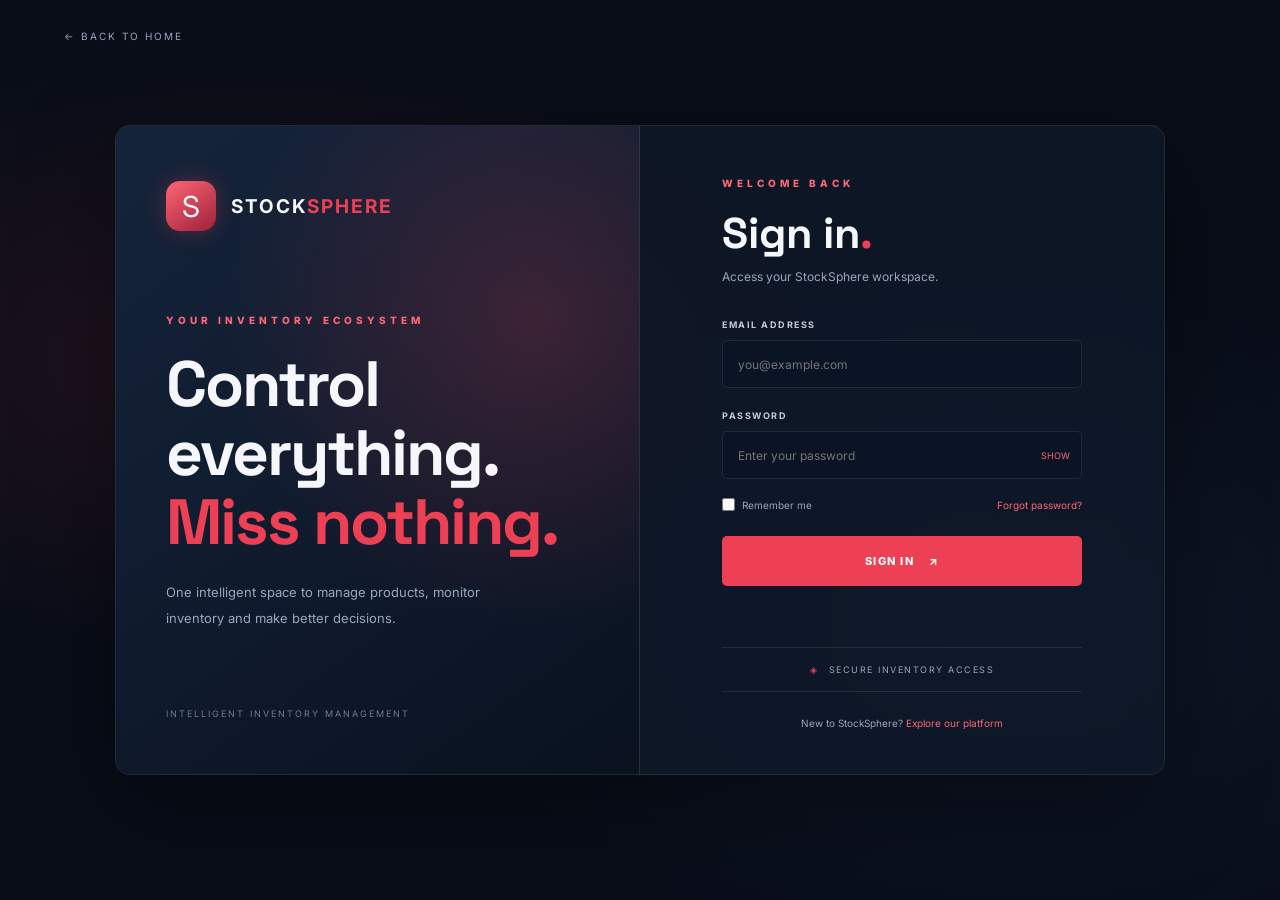
==== login.html @ a95b6442 "Initial StockSphere project setup" ====
<!DOCTYPE html>
<html lang="en">
<head>
  <meta charset="UTF-8">
  <meta name="viewport" content="width=device-width, initial-scale=1.0">
  <title>StockSphere | Login</title>
  <link rel="stylesheet" href="style.css">
</head>
<body class="login-body">

  <div class="login-background"></div>

  <a href="landing.html" class="back-home">← BACK TO HOME</a>

  <main class="login-wrapper">

    <section class="login-brand-panel">
      <div class="login-brand">
        <div class="brand-icon large">S</div>
        <h1>STOCK<span>SPHERE</span></h1>
      </div>

      <div class="login-brand-message">
        <span class="section-tag">YOUR INVENTORY ECOSYSTEM</span>
        <h2>Control<br>everything.<br><span>Miss nothing.</span></h2>
        <p>
          One intelligent space to manage products,
          monitor inventory and make better decisions.
        </p>
      </div>

      <div class="login-panel-footer">
        INTELLIGENT INVENTORY MANAGEMENT
      </div>
    </section>

    <section class="login-form-panel">
      <div class="login-card">

        <span class="section-tag">WELCOME BACK</span>

        <h2>Sign in<span>.</span></h2>

        <p class="login-subtitle">
          Access your StockSphere workspace.
        </p>

        <form id="loginForm">

          <label for="email">EMAIL ADDRESS</label>
          <input
            type="email"
            id="email"
            placeholder="you@example.com"
            required
          >

          <label for="password">PASSWORD</label>

          <div class="password-field">
            <input
              type="password"
              id="password"
              placeholder="Enter your password"
              minlength="6"
              required
            >
            <button type="button" id="togglePassword">SHOW</button>
          </div>

          <div class="login-options">
            <label class="remember-label">
              <input type="checkbox" id="remember">
              Remember me
            </label>

            <button type="button" class="forgot-button" id="forgotPassword">
              Forgot password?
            </button>
          </div>

          <button type="submit" class="login-submit">
            SIGN IN <span>↗</span>
          </button>

          <p id="loginMessage" class="login-message" aria-live="polite"></p>

        </form>

        <div class="login-security">
          <span>◈</span>
          SECURE INVENTORY ACCESS
        </div>

        <p class="login-bottom">
          New to StockSphere?
          <a href="landing.html">Explore our platform</a>
        </p>

      </div>
    </section>

  </main>

  <script src="login.js"></script>
</body>
</html>
---- style.css ----
@import url('https://fonts.googleapis.com/css2?family=Inter:wght@400;500;600;700;800;900&family=Space+Grotesk:wght@400;500;600;700&display=swap');

:root {
  --bg: #080d18;
  --panel: #101a2c;
  --panel2: #142139;
  --red: #ed4054;
  --red2: #ff6675;
  --white: #f5f7fc;
  --muted: #98a7bd;
  --border: rgba(255,255,255,.09);
}

* {
  margin: 0;
  padding: 0;
  box-sizing: border-box;
}

html {
  scroll-behavior: smooth;
}

body {
  background: var(--bg);
  color: var(--white);
  font-family: 'Inter', sans-serif;
}

a {
  text-decoration: none;
  color: inherit;
}

button, input {
  font: inherit;
}

button, a {
  -webkit-tap-highlight-color: transparent;
}

/* ================= INTRO ================= */

.intro-body {
  min-height: 100vh;
  overflow: hidden;
  background:
    radial-gradient(ellipse at center, #182943 0%, #0a1221 48%, #060a12 100%);
}

#particles {
  position: fixed;
  inset: 0;
  width: 100%;
  height: 100%;
}

.intro-screen {
  min-height: 100vh;
  position: relative;
  display: grid;
  place-items: center;
  overflow: hidden;
}

.intro-content {
  position: relative;
  z-index: 2;
  text-align: center;
  animation: introReveal 1.6s ease both;
}

.intro-symbol {
  width: 95px;
  height: 95px;
  display: grid;
  place-items: center;
  margin: 0 auto 32px;
  border: 1px solid rgba(237,64,84,.7);
  border-radius: 28px;
  font-family: 'Space Grotesk', sans-serif;
  font-size: 58px;
  font-weight: 700;
  color: white;
  background: linear-gradient(145deg, #ed4054, #6c1e39);
  box-shadow: 0 0 70px rgba(237,64,84,.45);
  animation: symbolFloat 3s ease-in-out infinite;
}

.intro-overline,
.section-tag {
  color: var(--red2);
  letter-spacing: 4px;
  font-size: 10px;
  font-weight: 800;
}

.intro-logo {
  font-family: 'Space Grotesk', sans-serif;
  font-size: clamp(38px, 8vw, 85px);
  letter-spacing: 5px;
  margin: 22px 0;
}

.intro-logo span,
.brand span:last-child {
  color: var(--red);
}

.intro-description {
  color: #c4cfdf;
  font-size: 15px;
  letter-spacing: 3px;
}

.intro-loader {
  width: 230px;
  height: 2px;
  background: rgba(255,255,255,.13);
  margin: 35px auto 15px;
  overflow: hidden;
}

.loader-line {
  width: 0;
  height: 100%;
  background: var(--red);
  box-shadow: 0 0 12px var(--red);
  animation: loadLine 5.8s linear forwards;
}

.intro-loading-text {
  font-size: 9px;
  letter-spacing: 3px;
  color: var(--muted);
}

.skip-intro {
  display: inline-block;
  margin-top: 55px;
  font-size: 11px;
  letter-spacing: 2px;
  color: #c3ccda;
  transition: .3s;
}

.skip-intro:hover {
  color: var(--red2);
}

.intro-orbit {
  position: absolute;
  border: 1px solid rgba(237,64,84,.12);
  border-radius: 50%;
  left: 50%;
  top: 50%;
  transform: translate(-50%, -50%);
  pointer-events: none;
}

.orbit-one {
  width: 450px;
  height: 450px;
  animation: orbitSpin 25s linear infinite;
}

.orbit-two {
  width: 650px;
  height: 650px;
  border-style: dashed;
  animation: orbitSpin 40s linear infinite reverse;
}

/* ================= NAVBAR ================= */

.navbar {
  height: 82px;
  padding: 0 7%;
  display: flex;
  align-items: center;
  justify-content: space-between;
  position: absolute;
  z-index: 10;
  top: 0;
  width: 100%;
  border-bottom: 1px solid var(--border);
  background: rgba(8,13,24,.65);
  backdrop-filter: blur(18px);
}

.brand {
  display: flex;
  align-items: center;
  gap: 10px;
  font-size: 17px;
  font-weight: 900;
  letter-spacing: 1px;
}

.brand-icon {
  width: 34px;
  height: 34px;
  display: grid;
  place-items: center;
  background: linear-gradient(145deg, var(--red2), #9c213a);
  border-radius: 10px;
  font-size: 20px;
  box-shadow: 0 0 22px rgba(237,64,84,.3);
}

.navbar nav {
  display: flex;
  align-items: center;
  gap: 38px;
}

.navbar nav a {
  font-size: 12px;
  color: #b5c1d2;
  transition: .3s;
}

.navbar nav a:hover {
  color: var(--red2);
}

.nav-login {
  padding: 12px 24px;
  border: 1px solid rgba(237,64,84,.7);
  color: white;
  border-radius: 5px;
  font-size: 11px;
  letter-spacing: 1px;
  transition: .3s;
}

.nav-login:hover {
  background: var(--red);
  box-shadow: 0 0 24px rgba(237,64,84,.3);
}

.menu-toggle {
  display: none;
  background: none;
  color: white;
  border: none;
  font-size: 24px;
  cursor: pointer;
}

/* ================= HERO ================= */

.hero {
  min-height: 790px;
  height: 100vh;
  max-height: 1000px;
  position: relative;
  padding: 150px 9% 90px;
  display: flex;
  align-items: center;
  overflow: hidden;
  background:
    radial-gradient(ellipse at 75% 50%, rgba(91,30,53,.25), transparent 42%),
    linear-gradient(110deg, #080d18, #101b30 65%, #0a101e);
}

.hero-glow {
  position: absolute;
  width: 550px;
  height: 550px;
  right: 8%;
  top: 20%;
  border-radius: 50%;
  background: rgba(237,64,84,.08);
  filter: blur(90px);
}

.hero-content {
  width: 58%;
  position: relative;
  z-index: 2;
  animation: slideUp 1.1s ease both;
}

.eyebrow {
  display: inline-flex;
  align-items: center;
  gap: 10px;
  border: 1px solid var(--border);
  background: rgba(255,255,255,.03);
  padding: 12px 17px;
  border-radius: 30px;
  font-size: 9px;
  letter-spacing: 2px;
  color: #bdc8d8;
  margin-bottom: 30px;
}

.live-dot {
  width: 7px;
  height: 7px;
  border-radius: 50%;
  background: var(--red);
  box-shadow: 0 0 10px var(--red);
}

.hero h1 {
  font-family: 'Space Grotesk', sans-serif;
  font-size: clamp(46px, 6.5vw, 84px);
  line-height: .99;
  letter-spacing: -4px;
  font-weight: 700;
}

.hero h1 span {
  color: var(--red);
  text-shadow: 0 0 40px rgba(237,64,84,.3);
}

.hero-description {
  max-width: 480px;
  color: var(--muted);
  line-height: 1.9;
  font-size: 14px;
  margin: 28px 0 32px;
}

.hero-buttons {
  display: flex;
  align-items: center;
  gap: 15px;
  flex-wrap: wrap;
}

.primary-btn,
.secondary-btn {
  display: inline-flex;
  align-items: center;
  justify-content: center;
  gap: 20px;
  padding: 17px 23px;
  font-size: 10px;
  font-weight: 800;
  letter-spacing: 1px;
  transition: .3s;
  cursor: pointer;
}

.primary-btn {
  background: var(--red);
  color: white;
  border-radius: 4px;
  box-shadow: 0 8px 30px rgba(237,64,84,.2);
}

.primary-btn:hover {
  transform: translateY(-4px);
  background: #ff5267;
  box-shadow: 0 12px 40px rgba(237,64,84,.4);
}

.secondary-btn {
  border: 1px solid var(--border);
  border-radius: 4px;
  color: white;
}

.secondary-btn:hover {
  border-color: var(--red);
  color: var(--red2);
}

.hero-note {
  margin-top: 60px;
  color: #7f8ca1;
  font-size: 9px;
  letter-spacing: 2px;
}

.hero-note span {
  color: var(--red);
}

/* ================= HERO SPHERE ================= */

.hero-visual {
  position: absolute;
  right: 5%;
  top: 50%;
  width: 490px;
  height: 490px;
  transform: translateY(-50%);
  display: grid;
  place-items: center;
}

.visual-circle {
  position: absolute;
  border-radius: 50%;
  border: 1px solid rgba(237,64,84,.23);
}

.circle-outer {
  width: 450px;
  height: 450px;
  animation: orbitSpin 35s linear infinite;
  border-style: dashed;
}

.circle-middle {
  width: 345px;
  height: 345px;
  border-color: rgba(255,255,255,.13);
  animation: orbitSpin 25s linear infinite reverse;
}

.circle-inner {
  width: 240px;
  height: 240px;
  box-shadow: 0 0 90px rgba(237,64,84,.15);
}

.sphere {
  width: 175px;
  height: 175px;
  border-radius: 50%;
  display: grid;
  place-items: center;
  background: radial-gradient(circle at 30% 25%, #ff8793, #e33953 38%, #5d172d 80%);
  box-shadow:
    inset -20px -20px 45px rgba(0,0,0,.45),
    0 0 75px rgba(237,64,84,.4);
  animation: sphereFloat 4s ease-in-out infinite;
}

.sphere-letter {
  font-family: 'Space Grotesk', sans-serif;
  font-size: 100px;
  font-weight: 700;
  color: white;
  text-shadow: 0 4px 20px rgba(0,0,0,.3);
}

.floating-card {
  position: absolute;
  z-index: 3;
  padding: 17px 21px;
  min-width: 205px;
  background: rgba(15,27,46,.85);
  border: 1px solid rgba(255,255,255,.12);
  backdrop-filter: blur(16px);
  border-radius: 9px;
  box-shadow: 0 15px 45px rgba(0,0,0,.25);
}

.card-top {
  top: 65px;
  right: 0;
}

.card-bottom {
  bottom: 55px;
  left: 0;
}

.card-label {
  display: block;
  color: var(--red2);
  font-size: 8px;
  letter-spacing: 2px;
  margin-bottom: 10px;
}

.floating-card strong {
  display: block;
  font-size: 12px;
}

.floating-card small {
  display: block;
  color: var(--muted);
  font-size: 9px;
  margin-top: 7px;
}

.hero-bottom {
  position: absolute;
  bottom: 30px;
  left: 9%;
  right: 9%;
  display: flex;
  justify-content: space-between;
  color: #78859a;
  font-size: 9px;
  letter-spacing: 2px;
}

/* ================= FEATURES ================= */

.section {
  padding: 115px 9%;
}

.features {
  background: #0b1322;
}

.section-heading {
  text-align: center;
  margin-bottom: 65px;
}

.section-heading h2,
.about-content h2 {
  font-family: 'Space Grotesk', sans-serif;
  font-size: clamp(35px, 5vw, 58px);
  margin: 18px 0;
  letter-spacing: -2px;
}

.section-heading h2 span,
.about-content h2 span,
.cta-section h2 span {
  color: var(--red);
}

.section-heading p {
  color: var(--muted);
  font-size: 13px;
}

.feature-grid {
  display: grid;
  grid-template-columns: repeat(3, 1fr);
  gap: 18px;
}

.feature-card {
  min-height: 245px;
  position: relative;
  padding: 30px;
  background: linear-gradient(145deg, #142139, #0d1728);
  border: 1px solid var(--border);
  border-radius: 8px;
  transition: .35s;
  overflow: hidden;
}

.feature-card::after {
  content: "";
  position: absolute;
  bottom: 0;
  left: 0;
  width: 0;
  height: 2px;
  background: var(--red);
  transition: .4s;
}

.feature-card:hover {
  transform: translateY(-8px);
  border-color: rgba(237,64,84,.4);
  box-shadow: 0 20px 45px rgba(0,0,0,.2);
}

.feature-card:hover::after {
  width: 100%;
}

.feature-icon {
  font-size: 28px;
  color: var(--red);
  margin-bottom: 27px;
}

.feature-number {
  position: absolute;
  right: 25px;
  top: 30px;
  color: #56647b;
  font-size: 11px;
}

.feature-card h3 {
  font-size: 16px;
  margin-bottom: 12px;
}

.feature-card p {
  color: var(--muted);
  font-size: 12px;
  line-height: 1.8;
}

/* ================= ABOUT ================= */

.about-section {
  display: flex;
  align-items: center;
  justify-content: space-between;
  gap: 50px;
  background: #0e192a;
}

.about-content {
  max-width: 520px;
}

.about-content h2 {
  line-height: 1.1;
}

.about-content p {
  color: var(--muted);
  line-height: 2;
  font-size: 13px;
  margin-bottom: 30px;
}

.about-graphic {
  width: 330px;
  height: 330px;
  position: relative;
  flex-shrink: 0;
  display: grid;
  place-items: center;
}

.graphic-ring {
  position: absolute;
  width: 100%;
  height: 100%;
  border: 1px solid rgba(237,64,84,.35);
  border-radius: 50%;
  border-style: dashed;
  animation: orbitSpin 35s linear infinite;
}

.graphic-core {
  width: 145px;
  height: 145px;
  display: grid;
  place-items: center;
  border-radius: 50%;
  background: linear-gradient(145deg, #f35a6a, #741b36);
  font-size: 90px;
  font-weight: 800;
  box-shadow: 0 0 65px rgba(237,64,84,.35);
}

.graphic-caption {
  position: absolute;
  bottom: -15px;
  color: var(--muted);
  font-size: 9px;
  letter-spacing: 3px;
}

/* ================= CTA / FOOTER ================= */

.cta-section {
  text-align: center;
  padding: 110px 20px;
  background:
    radial-gradient(ellipse at center, rgba(237,64,84,.15), transparent 65%),
    #090f1c;
}

.cta-section h2 {
  font-family: 'Space Grotesk', sans-serif;
  font-size: clamp(45px, 7vw, 78px);
  line-height: 1.1;
  margin: 25px 0 35px;
}

footer {
  padding: 35px 8%;
  display: flex;
  align-items: center;
  justify-content: space-between;
  flex-wrap: wrap;
  gap: 20px;
  background: #070b13;
  border-top: 1px solid var(--border);
}

footer p, footer > a:last-child {
  color: var(--muted);
  font-size: 10px;
}

/* ================= LOGIN ================= */

.login-body {
  min-height: 100vh;
  display: grid;
  place-items: center;
  padding: 60px 5%;
  position: relative;
  overflow-x: hidden;
  background:
    radial-gradient(ellipse at 20% 40%, rgba(237,64,84,.12), transparent 40%),
    radial-gradient(ellipse at 80% 70%, rgba(50,83,133,.14), transparent 40%),
    #080d18;
}

.login-background {
  position: fixed;
  width: 600px;
  height: 600px;
  border: 1px solid rgba(237,64,84,.1);
  border-radius: 50%;
  pointer-events: none;
  animation: orbitSpin 60s linear infinite;
}

.back-home {
  position: absolute;
  top: 30px;
  left: 5%;
  font-size: 10px;
  letter-spacing: 2px;
  color: var(--muted);
  z-index: 3;
}

.back-home:hover {
  color: var(--red2);
}

.login-wrapper {
  width: min(1050px, 100%);
  min-height: 640px;
  display: grid;
  grid-template-columns: 1fr 1fr;
  position: relative;
  z-index: 2;
  border: 1px solid var(--border);
  border-radius: 15px;
  overflow: hidden;
  background: rgba(15,25,42,.8);
  backdrop-filter: blur(20px);
  box-shadow: 0 30px 100px rgba(0,0,0,.4);
  animation: slideUp 1s ease both;
}

.login-brand-panel {
  padding: 55px 50px;
  display: flex;
  flex-direction: column;
  justify-content: space-between;
  background:
    radial-gradient(circle at 80% 30%, rgba(237,64,84,.2), transparent 50%),
    linear-gradient(145deg, #15243b, #0a1220);
  border-right: 1px solid var(--border);
}

.login-brand {
  display: flex;
  align-items: center;
  gap: 15px;
}

.brand-icon.large {
  width: 50px;
  height: 50px;
  font-size: 29px;
  border-radius: 14px;
}

.login-brand h1 {
  font-size: 19px;
  letter-spacing: 2px;
}

.login-brand h1 span {
  color: var(--red);
}

.login-brand-message h2 {
  font-family: 'Space Grotesk', sans-serif;
  font-size: clamp(43px, 5vw, 64px);
  line-height: 1.08;
  letter-spacing: -2px;
  margin: 22px 0;
}

.login-brand-message h2 span {
  color: var(--red);
}

.login-brand-message p {
  max-width: 350px;
  font-size: 13px;
  line-height: 2;
  color: var(--muted);
}

.login-panel-footer {
  color: #6f7d92;
  font-size: 9px;
  letter-spacing: 2px;
}

.login-form-panel {
  display: grid;
  place-items: center;
  padding: 45px;
}

.login-card {
  width: 100%;
  max-width: 360px;
}

.login-card h2 {
  font-family: 'Space Grotesk', sans-serif;
  font-size: 43px;
  margin-top: 15px;
}

.login-card h2 span {
  color: var(--red);
}

.login-subtitle {
  color: var(--muted);
  font-size: 12px;
  margin: 8px 0 35px;
}

.login-card form > label {
  display: block;
  color: #c3ccda;
  font-size: 9px;
  letter-spacing: 1.5px;
  margin: 22px 0 10px;
  font-weight: 700;
}

.login-card input[type="email"],
.password-field input {
  width: 100%;
  height: 48px;
  background: #0a1424;
  border: 1px solid var(--border);
  color: white;
  padding: 0 15px;
  outline: none;
  border-radius: 5px;
  font-size: 12px;
  transition: .3s;
}

.login-card input:focus {
  border-color: var(--red);
  box-shadow: 0 0 15px rgba(237,64,84,.12);
}

.password-field {
  position: relative;
}

.password-field input {
  padding-right: 65px;
}

.password-field button {
  position: absolute;
  right: 12px;
  top: 50%;
  transform: translateY(-50%);
  background: none;
  border: none;
  color: var(--red2);
  font-size: 9px;
  cursor: pointer;
}

.login-options {
  display: flex;
  justify-content: space-between;
  align-items: center;
  margin: 19px 0 25px;
  font-size: 10px;
  color: var(--muted);
  gap: 10px;
}

.remember-label {
  display: flex;
  align-items: center;
  gap: 7px;
}

.remember-label input {
  accent-color: var(--red);
}

.forgot-button {
  color: var(--red2);
  border: none;
  background: none;
  cursor: pointer;
  font-size: 10px;
}

.login-submit {
  width: 100%;
  height: 50px;
  background: var(--red);
  border: none;
  color: white;
  border-radius: 5px;
  cursor: pointer;
  font-size: 11px;
  font-weight: 800;
  letter-spacing: 1.5px;
  display: flex;
  align-items: center;
  justify-content: center;
  gap: 15px;
  transition: .3s;
}

.login-submit:hover {
  background: #ff586b;
  transform: translateY(-2px);
  box-shadow: 0 10px 30px rgba(237,64,84,.25);
}

.login-message {
  min-height: 20px;
  font-size: 11px;
  margin-top: 13px;
  line-height: 1.6;
}

.login-security {
  margin-top: 28px;
  padding: 16px 0;
  border-top: 1px solid var(--border);
  border-bottom: 1px solid var(--border);
  color: var(--muted);
  text-align: center;
  font-size: 9px;
  letter-spacing: 1.5px;
}

.login-security span {
  color: var(--red);
  margin-right: 6px;
}

.login-bottom {
  margin-top: 25px;
  text-align: center;
  color: var(--muted);
  font-size: 10px;
}

.login-bottom a {
  color: var(--red2);
}

/* ================= ANIMATIONS ================= */

@keyframes introReveal {
  from { opacity: 0; transform: translateY(35px) scale(.96); }
  to { opacity: 1; transform: translateY(0) scale(1); }
}

@keyframes symbolFloat {
  0%, 100% { transform: translateY(0); }
  50% { transform: translateY(-12px); }
}

@keyframes sphereFloat {
  0%, 100% { transform: translateY(0) rotate(-5deg); }
  50% { transform: translateY(-18px) rotate(5deg); }
}

@keyframes orbitSpin {
  to { transform: translate(-50%, -50%) rotate(360deg); }
}

@keyframes loadLine {
  to { width: 100%; }
}

@keyframes slideUp {
  from { opacity: 0; transform: translateY(35px); }
  to { opacity: 1; transform: translateY(0); }
}

/* ================= RESPONSIVE ================= */

@media (max-width: 1000px) {
  .hero {
    padding-left: 6%;
    padding-right: 6%;
  }

  .hero-content {
    width: 65%;
  }

  .hero-visual {
    right: -160px;
    opacity: .55;
  }

  .feature-grid {
    grid-template-columns: repeat(2, 1fr);
  }
}

@media (max-width: 700px) {
  .navbar {
    padding: 0 5%;
  }

  .menu-toggle {
    display: block;
  }

  .navbar nav {
    display: none;
    position: absolute;
    top: 81px;
    left: 0;
    width: 100%;
    padding: 25px;
    background: #101a2c;
    flex-direction: column;
    gap: 25px;
  }

  .navbar nav.active {
    display: flex;
  }

  .nav-login {
    padding: 10px 13px;
    font-size: 9px;
  }

  .brand {
    font-size: 13px;
  }

  .hero {
    min-height: 850px;
    height: auto;
    padding: 155px 7% 110px;
  }

  .hero-content {
    width: 100%;
  }

  .hero h1 {
    font-size: clamp(43px, 12vw, 65px);
    letter-spacing: -2px;
  }

  .hero-visual {
    width: 300px;
    height: 300px;
    top: auto;
    bottom: 0;
    right: -80px;
    opacity: .22;
    transform: none;
  }

  .circle-outer {
    width: 280px;
    height: 280px;
  }

  .circle-middle {
    width: 220px;
    height: 220px;
  }

  .circle-inner {
    width: 150px;
    height: 150px;
  }

  .sphere {
    width: 100px;
    height: 100px;
  }

  .sphere-letter {
    font-size: 60px;
  }

  .floating-card {
    display: none;
  }

  .hero-bottom {
    left: 7%;
    right: 7%;
    font-size: 7px;
  }

  .section {
    padding: 75px 7%;
  }

  .feature-grid {
    grid-template-columns: 1fr;
  }

  .about-section {
    flex-direction: column;
    align-items: flex-start;
  }

  .about-graphic {
    align-self: center;
    width: 240px;
    height: 240px;
  }

  .graphic-core {
    width: 110px;
    height: 110px;
    font-size: 65px;
  }

  footer {
    flex-direction: column;
    text-align: center;
  }

  .login-wrapper {
    grid-template-columns: 1fr;
  }

  .login-brand-panel {
    padding: 30px;
    min-height: 300px;
  }

  .login-brand-message h2 {
    font-size: 38px;
  }

  .login-panel-footer {
    margin-top: 25px;
  }

  .login-form-panel {
    padding: 40px 25px;
  }

  .back-home {
    top: 18px;
  }

  .intro-logo {
    letter-spacing: 2px;
  }

  .orbit-one {
    width: 300px;
    height: 300px;
  }

  .orbit-two {
    width: 430px;
    height: 430px;
  }
}

@media (prefers-reduced-motion: reduce) {
  *, *::before, *::after {
    animation-duration: .01ms !important;
    animation-iteration-count: 1 !important;
    scroll-behavior: auto !important;
  }
}
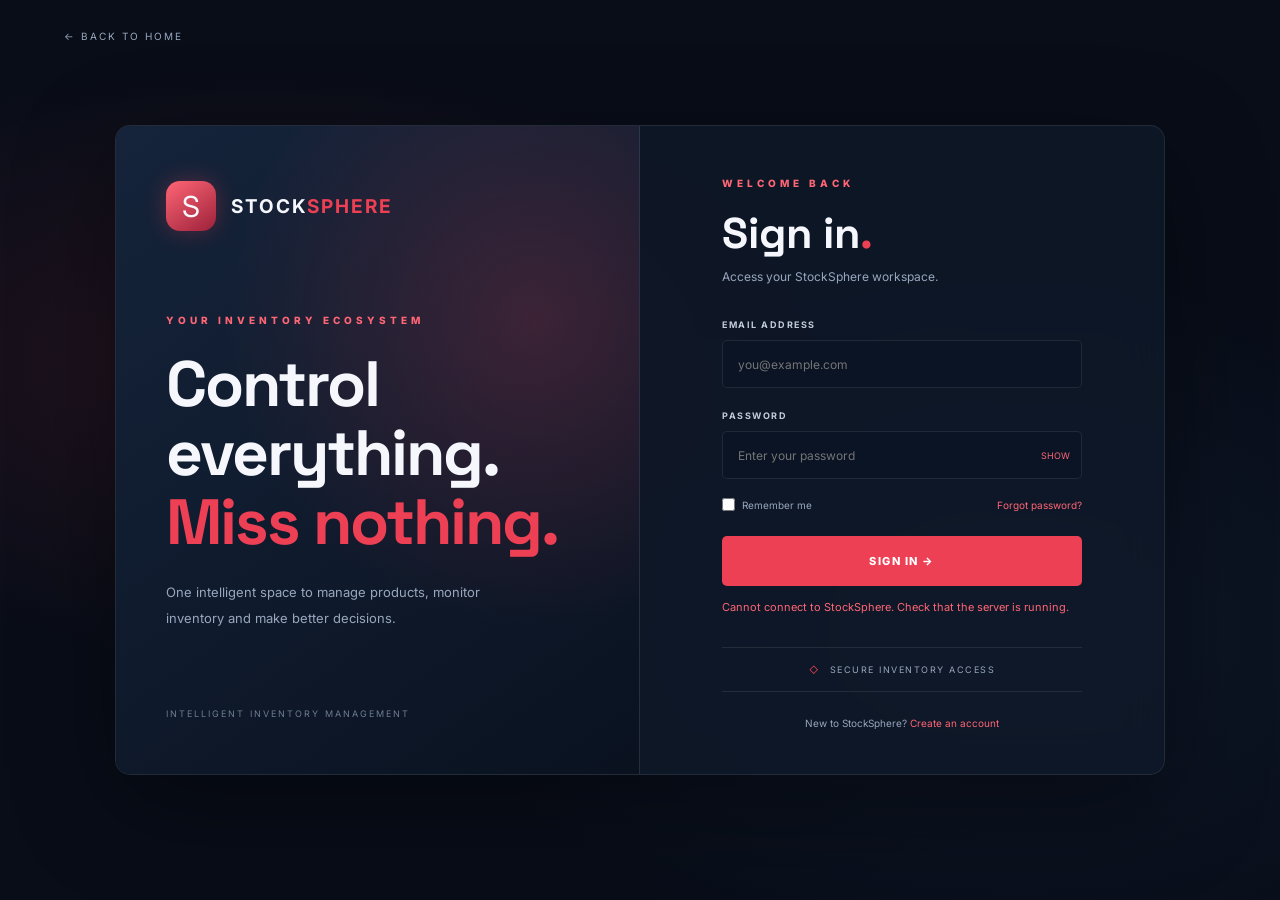
==== commit c1cb7684: "Finalize StockSphere inventory management system" ====
--- a/login.html
+++ b/login.html
@@ -2,107 +2,104 @@
 <!DOCTYPE html>
 <html lang="en">
 <head>
-  <meta charset="UTF-8">
-  <meta name="viewport" content="width=device-width, initial-scale=1.0">
-  <title>StockSphere | Login</title>
-  <link rel="stylesheet" href="style.css">
+    <meta charset="UTF-8">
+    <meta name="viewport" content="width=device-width, initial-scale=1.0">
+    <title>StockSphere | Login</title>
+    <link rel="stylesheet" href="style.css">
 </head>
+
 <body class="login-body">
+    <div class="login-background"></div>
 
-  <div class="login-background"></div>
+    <a href="landing.html" class="back-home">← BACK TO HOME</a>
 
-  <a href="landing.html" class="back-home">← BACK TO HOME</a>
+    <main class="login-wrapper">
+        <section class="login-brand-panel">
+            <div class="login-brand">
+                <div class="brand-icon large">S</div>
+                <h1>STOCK<span>SPHERE</span></h1>
+            </div>
 
-  <main class="login-wrapper">
+            <div class="login-brand-message">
+                <span class="section-tag">YOUR INVENTORY ECOSYSTEM</span>
+                <h2>Control<br>everything.<br><span>Miss nothing.</span></h2>
+                <p>
+                    One intelligent space to manage products,
+                    monitor inventory and make better decisions.
+                </p>
+            </div>
 
-    <section class="login-brand-panel">
-      <div class="login-brand">
-        <div class="brand-icon large">S</div>
-        <h1>STOCK<span>SPHERE</span></h1>
-      </div>
+            <div class="login-panel-footer">
+                INTELLIGENT INVENTORY MANAGEMENT
+            </div>
+        </section>
 
-      <div class="login-brand-message">
-        <span class="section-tag">YOUR INVENTORY ECOSYSTEM</span>
-        <h2>Control<br>everything.<br><span>Miss nothing.</span></h2>
-        <p>
-          One intelligent space to manage products,
-          monitor inventory and make better decisions.
-        </p>
-      </div>
+        <section class="login-form-panel">
+            <div class="login-card">
+                <span class="section-tag">WELCOME BACK</span>
+                <h2>Sign in<span>.</span></h2>
+                <p class="login-subtitle">
+                    Access your StockSphere workspace.
+                </p>
 
-      <div class="login-panel-footer">
-        INTELLIGENT INVENTORY MANAGEMENT
-      </div>
-    </section>
+                <form id="loginForm">
+                    <label for="email">EMAIL ADDRESS</label>
+                    <input
+                        type="email"
+                        id="email"
+                        placeholder="you@example.com"
+                        required
+                    >
 
-    <section class="login-form-panel">
-      <div class="login-card">
+                    <label for="password">PASSWORD</label>
+                    <div class="password-field">
+                        <input
+                            type="password"
+                            id="password"
+                            placeholder="Enter your password"
+                            required
+                        >
+                        <button type="button" id="togglePassword">SHOW</button>
+                    </div>
 
-        <span class="section-tag">WELCOME BACK</span>
+                    <div class="login-options">
+                        <label class="remember-label">
+                            <input type="checkbox" id="remember">
+                            Remember me
+                        </label>
 
-        <h2>Sign in<span>.</span></h2>
+                        <button
+                            type="button"
+                            class="forgot-button"
+                            id="forgotPassword"
+                        >
+                            Forgot password?
+                        </button>
+                    </div>
 
-        <p class="login-subtitle">
-          Access your StockSphere workspace.
-        </p>
+                    <button type="submit" class="login-submit">
+                        SIGN IN →
+                    </button>
 
-        <form id="loginForm">
+                    <p
+                        id="loginMessage"
+                        class="login-message"
+                        aria-live="polite"
+                    ></p>
+                </form>
 
-          <label for="email">EMAIL ADDRESS</label>
-          <input
-            type="email"
-            id="email"
-            placeholder="you@example.com"
-            required
-          >
+                <div class="login-security">
+                    <span>◇</span> SECURE INVENTORY ACCESS
+                </div>
 
-          <label for="password">PASSWORD</label>
+                <p class="login-bottom">
+                    New to StockSphere?
+                    <a href="register.html">Create an account</a>
+                </p>
+            </div>
+        </section>
+    </main>
 
-          <div class="password-field">
-            <input
-              type="password"
-              id="password"
-              placeholder="Enter your password"
-              minlength="6"
-              required
-            >
-            <button type="button" id="togglePassword">SHOW</button>
-          </div>
-
-          <div class="login-options">
-            <label class="remember-label">
-              <input type="checkbox" id="remember">
-              Remember me
-            </label>
-
-            <button type="button" class="forgot-button" id="forgotPassword">
-              Forgot password?
-            </button>
-          </div>
-
-          <button type="submit" class="login-submit">
-            SIGN IN <span>↗</span>
-          </button>
-
-          <p id="loginMessage" class="login-message" aria-live="polite"></p>
-
-        </form>
-
-        <div class="login-security">
-          <span>◈</span>
-          SECURE INVENTORY ACCESS
-        </div>
-
-        <p class="login-bottom">
-          New to StockSphere?
-          <a href="landing.html">Explore our platform</a>
-        </p>
-
-      </div>
-    </section>
-
-  </main>
-
-  <script src="login.js"></script>
+    <script src="login.js"></script>
 </body>
 </html>
--- a/style.css
+++ b/style.css
@@ -1187,3 +1187,26 @@
     scroll-behavior: auto !important;
   }
 }
+/* Registration page fields */
+#registerForm input[type="text"],
+#registerForm input[type="email"],
+#registerForm input[type="password"] {
+    width: 100%;
+    box-sizing: border-box;
+    margin-bottom: 14px;
+}
+
+#registerForm label {
+    display: block;
+    margin-top: 10px;
+}
+
+#registerForm .login-submit {
+    width: 100%;
+    margin-top: 12px;
+}
+
+#registerForm .login-submit:disabled {
+    opacity: 0.65;
+    cursor: not-allowed;
+}
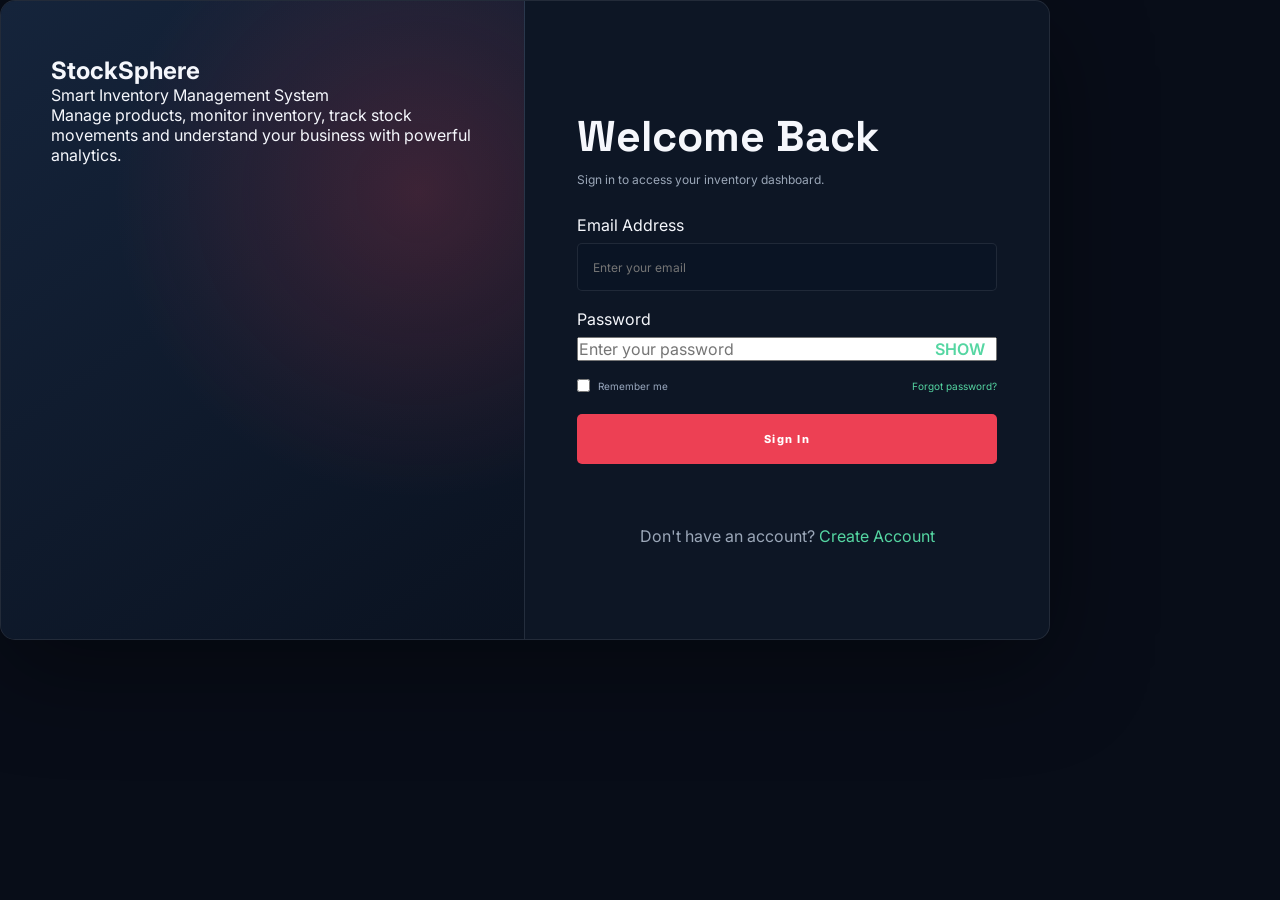
==== commit f9c367d5: "Fix Django session login" ====
--- a/login.html
+++ b/login.html
@@ -4,102 +4,289 @@
 <head>
     <meta charset="UTF-8">
     <meta name="viewport" content="width=device-width, initial-scale=1.0">
+
     <title>StockSphere | Login</title>
+
     <link rel="stylesheet" href="style.css">
+
+    <style>
+        .login-form-panel {
+            display: flex;
+            align-items: center;
+            justify-content: center;
+        }
+
+        .login-card {
+            width: 100%;
+            max-width: 420px;
+        }
+
+        .login-card h2 {
+            margin-bottom: 8px;
+        }
+
+        .login-subtitle {
+            margin-bottom: 28px;
+            color: #9ba7b8;
+        }
+
+        .login-field {
+            margin-bottom: 18px;
+        }
+
+        .login-field label {
+            display: block;
+            margin-bottom: 8px;
+        }
+
+        .login-field input {
+            width: 100%;
+            box-sizing: border-box;
+        }
+
+        .password-wrapper {
+            position: relative;
+        }
+
+        .password-wrapper input {
+            padding-right: 75px;
+        }
+
+        .password-toggle {
+            position: absolute;
+            right: 12px;
+            top: 50%;
+            transform: translateY(-50%);
+            border: none;
+            background: transparent;
+            color: #55d6a2;
+            cursor: pointer;
+            font-weight: 600;
+        }
+
+        .login-options {
+            display: flex;
+            align-items: center;
+            justify-content: space-between;
+            margin: 15px 0 22px;
+            gap: 10px;
+        }
+
+        .remember-option {
+            display: flex;
+            align-items: center;
+            gap: 8px;
+        }
+
+        .remember-option input {
+            width: auto;
+        }
+
+        .forgot-link,
+        .register-link {
+            color: #55d6a2;
+            text-decoration: none;
+            cursor: pointer;
+        }
+
+        .login-submit {
+            width: 100%;
+            cursor: pointer;
+        }
+
+        .login-submit:disabled {
+            opacity: 0.65;
+            cursor: not-allowed;
+        }
+
+        #loginMessage {
+            min-height: 22px;
+            margin-top: 16px;
+            font-size: 13px;
+            text-align: center;
+        }
+
+        .register-prompt {
+            text-align: center;
+            margin-top: 24px;
+            color: #9ba7b8;
+        }
+
+        @media (max-width: 768px) {
+            .login-wrapper {
+                min-height: 100vh;
+            }
+
+            .login-brand-panel {
+                display: none;
+            }
+
+            .login-form-panel {
+                width: 100%;
+                padding: 25px;
+            }
+        }
+    </style>
 </head>
 
-<body class="login-body">
-    <div class="login-background"></div>
-
-    <a href="landing.html" class="back-home">← BACK TO HOME</a>
+<body>
 
     <main class="login-wrapper">
+
+        <!-- BRAND PANEL -->
         <section class="login-brand-panel">
-            <div class="login-brand">
-                <div class="brand-icon large">S</div>
-                <h1>STOCK<span>SPHERE</span></h1>
+
+            <div class="login-brand-content">
+
+                <h1>StockSphere</h1>
+
+                <p>
+                    Smart Inventory Management System
+                </p>
+
+                <div class="login-brand-description">
+                    Manage products, monitor inventory,
+                    track stock movements and understand
+                    your business with powerful analytics.
+                </div>
+
             </div>
 
-            <div class="login-brand-message">
-                <span class="section-tag">YOUR INVENTORY ECOSYSTEM</span>
-                <h2>Control<br>everything.<br><span>Miss nothing.</span></h2>
-                <p>
-                    One intelligent space to manage products,
-                    monitor inventory and make better decisions.
+        </section>
+
+
+        <!-- LOGIN PANEL -->
+        <section class="login-form-panel">
+
+            <div class="login-card">
+
+                <h2>Welcome Back</h2>
+
+                <p class="login-subtitle">
+                    Sign in to access your inventory dashboard.
                 </p>
-            </div>
-
-            <div class="login-panel-footer">
-                INTELLIGENT INVENTORY MANAGEMENT
-            </div>
-        </section>
-
-        <section class="login-form-panel">
-            <div class="login-card">
-                <span class="section-tag">WELCOME BACK</span>
-                <h2>Sign in<span>.</span></h2>
-                <p class="login-subtitle">
-                    Access your StockSphere workspace.
-                </p>
+
 
                 <form id="loginForm">
-                    <label for="email">EMAIL ADDRESS</label>
-                    <input
-                        type="email"
-                        id="email"
-                        placeholder="you@example.com"
-                        required
-                    >
-
-                    <label for="password">PASSWORD</label>
-                    <div class="password-field">
+
+                    <!-- EMAIL -->
+                    <div class="login-field">
+
+                        <label for="email">
+                            Email Address
+                        </label>
+
                         <input
-                            type="password"
-                            id="password"
-                            placeholder="Enter your password"
+                            type="email"
+                            id="email"
+                            name="email"
+                            placeholder="Enter your email"
+                            autocomplete="username"
                             required
                         >
-                        <button type="button" id="togglePassword">SHOW</button>
+
                     </div>
 
+
+                    <!-- PASSWORD -->
+                    <div class="login-field">
+
+                        <label for="password">
+                            Password
+                        </label>
+
+                        <div class="password-wrapper">
+
+                            <input
+                                type="password"
+                                id="password"
+                                name="password"
+                                placeholder="Enter your password"
+                                autocomplete="current-password"
+                                required
+                            >
+
+                            <button
+                                type="button"
+                                id="togglePassword"
+                                class="password-toggle"
+                            >
+                                SHOW
+                            </button>
+
+                        </div>
+
+                    </div>
+
+
+                    <!-- LOGIN OPTIONS -->
                     <div class="login-options">
-                        <label class="remember-label">
-                            <input type="checkbox" id="remember">
-                            Remember me
+
+                        <label class="remember-option">
+
+                            <input
+                                type="checkbox"
+                                id="remember"
+                                name="remember"
+                            >
+
+                            <span>Remember me</span>
+
                         </label>
 
-                        <button
-                            type="button"
-                            class="forgot-button"
+                        <a
+                            href="#"
                             id="forgotPassword"
+                            class="forgot-link"
                         >
                             Forgot password?
-                        </button>
+                        </a>
+
                     </div>
 
-                    <button type="submit" class="login-submit">
-                        SIGN IN →
+
+                    <!-- LOGIN BUTTON -->
+                    <button
+                        type="submit"
+                        class="login-submit"
+                    >
+                        Sign In
                     </button>
 
+
+                    <!-- LOGIN MESSAGE -->
                     <p
                         id="loginMessage"
-                        class="login-message"
+                        role="status"
                         aria-live="polite"
                     ></p>
+
                 </form>
 
-                <div class="login-security">
-                    <span>◇</span> SECURE INVENTORY ACCESS
-                </div>
-
-                <p class="login-bottom">
-                    New to StockSphere?
-                    <a href="register.html">Create an account</a>
+
+                <!-- REGISTRATION -->
+                <p class="register-prompt">
+
+                    Don't have an account?
+
+                    <a
+                        href="register.html"
+                        class="register-link"
+                    >
+                        Create Account
+                    </a>
+
                 </p>
+
             </div>
+
         </section>
+
     </main>
 
-    <script src="login.js"></script>
+
+    <!-- AUTHENTICATION SCRIPT -->
+    <script src="login.js?v=2"></script>
+
 </body>
 </html>
